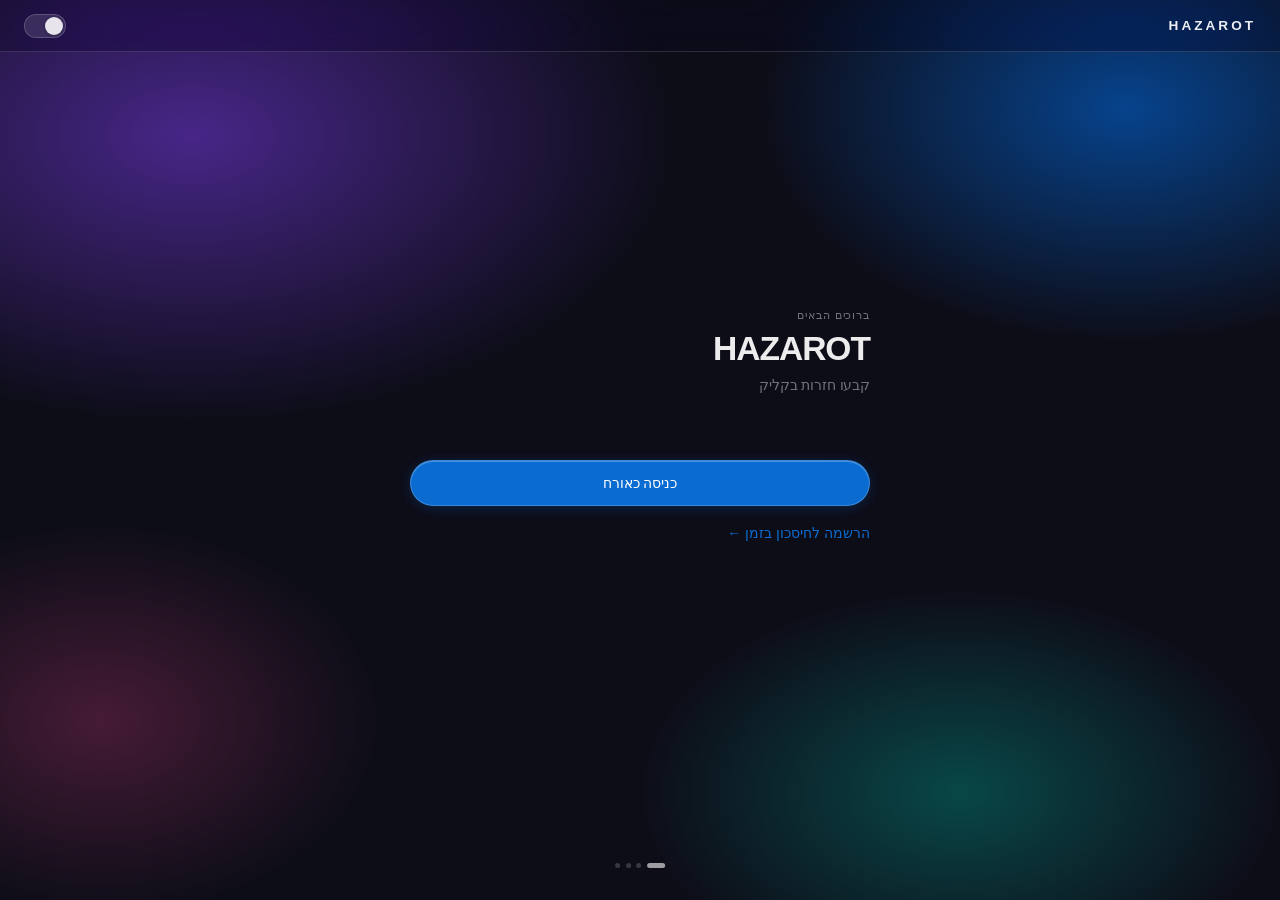
==== index.html @ ac3f5413 "Initial commit - HAZAROT app" ====
<!DOCTYPE html>
<html lang="he" dir="rtl" data-theme="dark">
<head>
  <meta charset="UTF-8" />
  <meta name="viewport" content="width=device-width, initial-scale=1.0" />
  <title>HAZAROT</title>
  <link rel="stylesheet" href="style.css" />
</head>
<body>

  <header>
    <span class="logo" onclick="goHome()">HAZAROT</span>
    <button class="theme-toggle" id="theme-btn" onclick="toggleTheme()" aria-label="החלף מצב">
      <span class="theme-toggle-thumb"></span>
    </button>
    <button class="profile-btn" id="profile-btn" onclick="openProfile()" style="display:none">הרשמה</button>
  </header>

  <!-- Profile Modal -->
  <div class="profile-overlay hidden" id="profile-overlay">
    <div class="profile-modal">
      <div class="profile-modal-head">
        <h2>הפרופיל שלי</h2>
        <button class="profile-close" onclick="closeProfile()">×</button>
      </div>
      <div class="field-group">
        <label class="field-label">שם פרטי</label>
        <input type="text" id="p-first" placeholder="ישראל" autocomplete="given-name" />
      </div>
      <div class="field-group">
        <label class="field-label">שם משפחה</label>
        <input type="text" id="p-last" placeholder="ישראלי" autocomplete="family-name" />
      </div>
      <div class="field-group">
        <label class="field-label">שם ההרכב</label>
        <input type="text" id="p-band" placeholder="שם הלהקה / האומן" autocomplete="off" />
      </div>
      <div class="field-group" style="margin-bottom:0">
        <label class="field-label">אימייל</label>
        <input type="email" id="p-email" placeholder="your@email.com" dir="ltr" style="text-align:left" autocomplete="email" />
      </div>
      <button class="next-btn" style="width:100%;margin-top:1.25rem" onclick="saveProfileForm()">שמור פרופיל</button>
    </div>
  </div>

  <main>

    <!-- Landing -->
    <section class="step active" id="step-home">
      <div id="landing-content"></div>
    </section>

    <!-- Step 1: Band Name -->
    <section class="step" id="step-1">
      <p class="step-label">01</p>
      <h1>שם ההרכב</h1>
      <p class="sub">הזינו את שם הלהקה או שם האומן כפי שתרצו שיופיע</p>
      <input type="text" id="band-name" placeholder="שם הלהקה / האומן" autocomplete="off" />
      <button class="next-btn" onclick="goToStep2()">המשך</button>
    </section>

    <!-- Step 2: Members & Instruments -->
    <section class="step" id="step-2">
      <p class="step-label">02</p>
      <h1>כמה נגנים ואיזה כלים?</h1>
      <p class="sub">כדי שהחדר יהיה מוכן מראש — ספרו לנו מי מגיע</p>

      <div class="members-row">
        <label>מספר נגנים</label>
        <div class="counter">
          <button onclick="changeCount(-1)">−</button>
          <span id="member-count">1</span>
          <button onclick="changeCount(1)">+</button>
        </div>
      </div>

      <div class="instruments-section">
        <label>כלים שמגיעים</label>
        <div class="instrument-list" id="instrument-list"></div>
        <div class="instrument-add-row">
          <input type="text" id="instrument-input" placeholder="הוסיפו כלי..." autocomplete="off" />
          <button class="add-btn" onclick="addInstrument()">+</button>
        </div>
      </div>

      <div class="nav-row">
        <button class="back-btn" onclick="goToStep(1)">חזרה</button>
        <button class="next-btn" onclick="goToStep3()">המשך</button>
      </div>
    </section>

    <!-- Step 3: Special Requests -->
    <section class="step" id="step-3">
      <p class="step-label">03</p>
      <h1>בקשות מיוחדות</h1>
      <p class="sub">ציוד נוסף, הגברה, מיקרופונים, שקטניות — כל מה שנדרש</p>
      <textarea id="special-requests" placeholder="לדוגמה: צריכים מיקרופון נוסף, מסך לחיבור מחשב, שקטנייה לתופים..." rows="5"></textarea>

      <div class="nav-row">
        <button class="back-btn" onclick="goToStep(2)">חזרה</button>
        <button class="next-btn" onclick="goToStep4()">המשך</button>
      </div>
    </section>

    <!-- Step 4: Date, Time & Location -->
    <section class="step" id="step-4">
      <p class="step-label">04</p>
      <h1>מתי ואיפה?</h1>
      <p class="sub">בחרו תאריך ושעות, ואז חפשו לפי אזור או שם חדר</p>

      <div class="field-group">
        <label class="field-label">תאריך</label>
        <input type="date" id="rehearsal-date" />
      </div>

      <div class="time-row">
        <div class="field-group">
          <label class="field-label">משעה</label>
          <input type="time" id="start-time" step="1800" />
        </div>
        <div class="field-group">
          <label class="field-label">עד שעה</label>
          <input type="time" id="end-time" step="1800" />
        </div>
      </div>

      <div class="field-group">
        <label class="field-label">אזור</label>
        <select id="location-select">
          <option value="">בחרו עיר / אזור</option>
          <option value="tel-aviv">תל אביב</option>
          <option value="jerusalem">ירושלים</option>
          <option value="haifa">חיפה</option>
          <option value="ramat-gan">רמת גן / גבעתיים</option>
          <option value="beersheba">באר שבע</option>
        </select>
      </div>

      <div class="search-or"><span>או</span></div>

      <div class="field-group">
        <label class="field-label">שם חדר חזרות</label>
        <input type="text" id="room-name-search" placeholder="לדוגמה: סטודיו TLV, כרמל ביט..." autocomplete="off" />
      </div>

      <div class="nav-row">
        <button class="back-btn" onclick="goToStep(3)">חזרה</button>
        <button class="next-btn" onclick="searchRooms()">חפשו חדרים</button>
      </div>
    </section>

    <!-- Step 5: Results -->
    <section class="step" id="step-5">
      <p class="step-label">05</p>
      <h1>חדרים פנויים</h1>
      <p class="sub" id="results-sub"></p>
      <div class="sort-row">
        <span class="sort-label">מיון:</span>
        <button class="sort-btn" id="sort-name" onclick="setSort('name')">א-ת</button>
        <button class="sort-btn" id="sort-price" onclick="setSort('price')">מחיר</button>
      </div>
      <div class="rooms-list" id="rooms-list"></div>
      <div class="nav-row" style="margin-top: 1rem;">
        <button class="back-btn" onclick="goToStep(4)">שנו חיפוש</button>
      </div>
    </section>

    <!-- Confirmation -->
    <section class="step" id="step-confirm">
      <div class="confirm-icon">✓</div>
      <h1>הבקשה נשלחה!</h1>
      <div class="summary" id="summary"></div>
      <button class="next-btn" onclick="resetForm()" style="margin-top: 2rem;">קביעה חדשה</button>
    </section>

  </main>

  <!-- Progress dots -->
  <div class="progress">
    <div class="dot active" id="dot-1"></div>
    <div class="dot" id="dot-2"></div>
    <div class="dot" id="dot-3"></div>
    <div class="dot" id="dot-4"></div>
  </div>

  <script src="app.js"></script>
</body>
</html>
---- style.css ----
/* ===== Reset & Base ===== */
*, *::before, *::after { box-sizing: border-box; margin: 0; padding: 0; }

/* ===== Dark Theme (default) ===== */
:root {
  --radius: 18px;

  --c-text:            rgba(255,255,255,0.92);
  --c-muted:           rgba(255,255,255,0.42);

  --c-surface:         rgba(255,255,255,0.08);
  --c-surface-hover:   rgba(255,255,255,0.14);
  --c-border:          rgba(255,255,255,0.24);
  --c-shine:           rgba(255,255,255,0.45);
  --c-shadow:          rgba(0,0,0,0.30);
  --c-blur:            blur(40px) saturate(2.2) brightness(1.08);

  --c-input:           rgba(255,255,255,0.06);
  --c-input-border:    rgba(255,255,255,0.20);
  --c-placeholder:     rgba(255,255,255,0.22);
  --c-focus-border:    rgba(255,255,255,0.36);
  --c-focus-ring:      rgba(255,255,255,0.06);

  --c-accent:          rgba(10,132,255,0.80);
  --c-accent-text:     #ffffff;
  --c-accent-glow:     rgba(10,132,255,0.20);
  --c-accent-card-bg:  rgba(10,132,255,0.15);
  --c-accent-card-bd:  rgba(10,132,255,0.38);

  --c-header:          rgba(10,10,20,0.40);
  --c-header-border:   rgba(255,255,255,0.14);

  --c-modal:           rgba(20,14,44,0.50);
  --c-overlay:         rgba(0,0,0,0.50);
  --c-modal-shadow:    0 24px 60px rgba(0,0,0,0.5);

  --c-dot:             rgba(255,255,255,0.18);
  --c-dot-active:      rgba(255,255,255,0.60);

  --c-close-bg:        rgba(255,255,255,0.10);
  --c-close-border:    rgba(255,255,255,0.14);
  --c-counter-bg:      rgba(255,255,255,0.10);
  --c-counter-border:  rgba(255,255,255,0.18);

  --c-tag-bg:          rgba(255,255,255,0.11);
  --c-tag-border:      rgba(255,255,255,0.16);
  --c-chip-bg:         rgba(255,255,255,0.07);
  --c-chip-border:     rgba(255,255,255,0.12);

  --c-delete:          rgba(255,255,255,0.18);
  --c-divider:         rgba(255,255,255,0.09);
  --c-add-border:      rgba(255,255,255,0.14);

  --c-profile-btn-bg:  rgba(255,255,255,0.88);
  --c-profile-init:    #111;

  --c-confirm-bg:      rgba(52,199,89,0.80);
  --c-confirm-border:  rgba(255,255,255,0.28);
  --c-confirm-shadow:  rgba(52,199,89,0.35);

  --c-toggle-track:    rgba(255,255,255,0.12);
  --c-toggle-border:   rgba(255,255,255,0.18);
  --c-toggle-thumb:    rgba(255,255,255,0.88);
  --c-toggle-thumb-sh: rgba(0,0,0,0.30);
}

/* ===== Light Theme ===== */
html[data-theme="light"] {
  --c-text:            #1d1d1f;
  --c-muted:           #6e6e73;

  --c-surface:         #ffffff;
  --c-surface-hover:   #f5f5f7;
  --c-border:          #d2d2d7;
  --c-shine:           transparent;
  --c-shadow:          rgba(0,0,0,0.06);
  --c-blur:            none;

  --c-input:           #ffffff;
  --c-input-border:    #d2d2d7;
  --c-placeholder:     #c7c7cc;
  --c-focus-border:    #0071e3;
  --c-focus-ring:      rgba(0,113,227,0.15);

  --c-accent:          #0071e3;
  --c-accent-text:     #ffffff;
  --c-accent-glow:     rgba(0,113,227,0.18);
  --c-accent-card-bg:  rgba(0,113,227,0.06);
  --c-accent-card-bd:  rgba(0,113,227,0.40);

  --c-header:          rgba(245,245,247,0.85);
  --c-header-border:   rgba(210,210,215,0.7);

  --c-modal:           #ffffff;
  --c-overlay:         rgba(0,0,0,0.32);
  --c-modal-shadow:    0 20px 60px rgba(0,0,0,0.12), 0 4px 16px rgba(0,0,0,0.06);

  --c-dot:             #c7c7cc;
  --c-dot-active:      #6e6e73;

  --c-close-bg:        #e8e8ed;
  --c-close-border:    transparent;
  --c-counter-bg:      #e8e8ed;
  --c-counter-border:  transparent;

  --c-tag-bg:          #e8e8ed;
  --c-tag-border:      transparent;
  --c-chip-bg:         #f5f5f7;
  --c-chip-border:     #d2d2d7;

  --c-delete:          #c7c7cc;
  --c-divider:         #d2d2d7;
  --c-add-border:      #d2d2d7;

  --c-profile-btn-bg:  #1d1d1f;
  --c-profile-init:    #ffffff;

  --c-confirm-bg:      #34c759;
  --c-confirm-border:  transparent;
  --c-confirm-shadow:  rgba(52,199,89,0.20);

  --c-toggle-track:    #e8e8ed;
  --c-toggle-border:   #d2d2d7;
  --c-toggle-thumb:    #ffffff;
  --c-toggle-thumb-sh: rgba(0,0,0,0.18);
}

/* ===== Body ===== */
html, body {
  height: 100%;
  font-family: -apple-system, BlinkMacSystemFont, 'SF Pro Display', 'Helvetica Neue', sans-serif;
  color: var(--c-text);
  -webkit-font-smoothing: antialiased;
  overflow-x: hidden;
  transition: color 0.25s;
}

body {
  background:
    radial-gradient(ellipse 65% 55% at 15% 15%, rgba(110,55,210,0.60) 0%, transparent 58%),
    radial-gradient(ellipse 55% 50% at 88% 12%, rgba(0,120,255,0.50) 0%, transparent 52%),
    radial-gradient(ellipse 50% 45% at 75% 88%, rgba(0,180,160,0.35) 0%, transparent 50%),
    radial-gradient(ellipse 45% 45% at 8%  80%, rgba(200,60,120,0.30) 0%, transparent 48%),
    #0d0d18;
  background-attachment: fixed;
  min-height: 100%;
  transition: background 0.35s;
}

html[data-theme="light"] body {
  background: #f5f5f7;
}

/* ===== Header ===== */
header {
  position: fixed;
  top: 0; left: 0; right: 0;
  height: 52px;
  display: flex;
  align-items: center;
  justify-content: space-between;
  padding: 0 1.5rem;
  background: var(--c-header);
  backdrop-filter: blur(32px) saturate(2);
  -webkit-backdrop-filter: blur(32px) saturate(2);
  border-bottom: 1px solid var(--c-header-border);
  z-index: 10;
  gap: 0.75rem;
  transition: background 0.25s, border-color 0.25s;
}

.logo {
  font-size: 0.85rem;
  font-weight: 600;
  letter-spacing: 0.22em;
  color: var(--c-text);
  cursor: pointer;
  user-select: none;
  flex: 1;
}

/* ===== Theme Toggle ===== */
.theme-toggle {
  width: 42px;
  height: 24px;
  background: var(--c-toggle-track);
  border: 1px solid var(--c-toggle-border);
  border-radius: 100px;
  cursor: pointer;
  position: relative;
  flex-shrink: 0;
  transition: background 0.3s, border-color 0.3s;
  padding: 0;
}

.theme-toggle-thumb {
  position: absolute;
  top: 2px;
  width: 18px;
  height: 18px;
  border-radius: 50%;
  background: var(--c-toggle-thumb);
  box-shadow: 0 1px 4px var(--c-toggle-thumb-sh);
  transition: left 0.3s cubic-bezier(0.34, 1.4, 0.64, 1), right 0.3s cubic-bezier(0.34, 1.4, 0.64, 1);
}

html[data-theme="dark"]  .theme-toggle-thumb { right: 2px; left: auto; }
html[data-theme="light"] .theme-toggle-thumb { left: 2px; right: auto; }

/* ===== Profile Button ===== */
.profile-btn {
  background: var(--c-surface);
  backdrop-filter: var(--c-blur);
  -webkit-backdrop-filter: var(--c-blur);
  border: 1px solid var(--c-border);
  border-radius: 100px;
  padding: 0.28rem 0.9rem;
  font-size: 0.78rem;
  font-family: inherit;
  color: var(--c-muted);
  cursor: pointer;
  transition: all 0.2s;
  flex-shrink: 0;
  box-shadow: inset 0 1px 0 var(--c-shine);
}

.profile-btn:hover {
  background: var(--c-surface-hover);
  color: var(--c-text);
}

.profile-btn.has-profile {
  width: 30px;
  height: 30px;
  padding: 0;
  border-radius: 50%;
  background: var(--c-profile-btn-bg);
  border-color: transparent;
  box-shadow: none;
  display: flex;
  align-items: center;
  justify-content: center;
}

.profile-initials {
  color: var(--c-profile-init);
  font-size: 0.65rem;
  font-weight: 600;
  letter-spacing: 0.03em;
}

/* ===== Profile Modal ===== */
.profile-overlay {
  position: fixed;
  inset: 0;
  background: var(--c-overlay);
  z-index: 200;
  display: flex;
  align-items: center;
  justify-content: center;
  padding: 1rem;
  animation: fadeIn 0.2s ease;
  backdrop-filter: blur(6px);
  -webkit-backdrop-filter: blur(6px);
}

.profile-overlay.hidden { display: none; }

@keyframes fadeIn {
  from { opacity: 0; }
  to   { opacity: 1; }
}

.profile-modal {
  background: var(--c-modal);
  backdrop-filter: var(--c-blur);
  -webkit-backdrop-filter: var(--c-blur);
  border: 1px solid var(--c-border);
  border-radius: 22px;
  padding: 1.75rem;
  width: 100%;
  max-width: 400px;
  box-shadow: var(--c-modal-shadow), inset 0 1px 0 var(--c-shine);
  animation: scaleUp 0.28s cubic-bezier(0.34,1.4,0.64,1);
}

@keyframes scaleUp {
  from { opacity: 0; transform: scale(0.94); }
  to   { opacity: 1; transform: scale(1); }
}

.profile-modal-head {
  display: flex;
  align-items: center;
  justify-content: space-between;
  margin-bottom: 1.5rem;
}

.profile-modal-head h2 {
  font-size: 1.05rem;
  font-weight: 600;
  letter-spacing: -0.01em;
  color: var(--c-text);
}

.profile-close {
  background: var(--c-close-bg);
  border: 1px solid var(--c-close-border);
  width: 28px;
  height: 28px;
  border-radius: 50%;
  font-size: 1rem;
  color: var(--c-muted);
  cursor: pointer;
  display: flex;
  align-items: center;
  justify-content: center;
  transition: background 0.15s;
}

.profile-close:hover { background: var(--c-surface-hover); color: var(--c-text); }

.summary-email { color: var(--c-muted); }

/* ===== Main ===== */
main {
  min-height: 100vh;
  padding: 52px 1.25rem 6rem;
  display: flex;
  align-items: center;
  justify-content: center;
}

/* ===== Steps ===== */
.step {
  display: none;
  flex-direction: column;
  width: 100%;
  max-width: 460px;
  animation: fadeUp 0.3s ease;
}

.step.active { display: flex; }

@keyframes fadeUp {
  from { opacity: 0; transform: translateY(10px); }
  to   { opacity: 1; transform: translateY(0); }
}

.step-label {
  font-size: 0.7rem;
  font-weight: 500;
  letter-spacing: 0.08em;
  color: var(--c-muted);
  margin-bottom: 0.55rem;
}

.step h1 {
  font-size: 2.1rem;
  font-weight: 700;
  line-height: 1.1;
  margin-bottom: 0.45rem;
  letter-spacing: -0.03em;
  color: var(--c-text);
}

.step .sub {
  font-size: 0.88rem;
  color: var(--c-muted);
  margin-bottom: 2rem;
  line-height: 1.5;
  letter-spacing: -0.01em;
}

/* ===== Field Labels ===== */
.field-label {
  display: block;
  font-size: 0.76rem;
  font-weight: 500;
  letter-spacing: -0.01em;
  color: var(--c-muted);
  margin-bottom: 0.4rem;
}

/* ===== Inputs ===== */
input[type="text"],
input[type="email"],
textarea {
  width: 100%;
  background: var(--c-input);
  backdrop-filter: var(--c-blur);
  -webkit-backdrop-filter: var(--c-blur);
  border: 1px solid var(--c-input-border);
  border-radius: var(--radius);
  padding: 0.88rem 1rem;
  font-size: 0.93rem;
  font-family: inherit;
  color: var(--c-text);
  outline: none;
  transition: border-color 0.2s, background 0.2s, box-shadow 0.2s;
  text-align: right;
  direction: rtl;
  resize: none;
  box-shadow: inset 0 1px 0 var(--c-shine);
}

input[type="text"]:focus,
input[type="email"]:focus,
textarea:focus {
  border-color: var(--c-focus-border);
  box-shadow: inset 0 1px 0 var(--c-shine), 0 0 0 3px var(--c-focus-ring);
}

input::placeholder,
textarea::placeholder {
  color: var(--c-placeholder);
}

/* ===== Buttons ===== */
.next-btn {
  margin-top: 1.5rem;
  background: var(--c-accent);
  backdrop-filter: var(--c-blur);
  -webkit-backdrop-filter: var(--c-blur);
  color: var(--c-accent-text);
  border: 1px solid rgba(255,255,255,0.20);
  border-radius: 980px;
  padding: 0.82rem 2.2rem;
  font-size: 0.9rem;
  font-weight: 500;
  cursor: pointer;
  transition: filter 0.2s, box-shadow 0.2s;
  align-self: flex-end;
  font-family: inherit;
  letter-spacing: -0.01em;
  box-shadow: 0 2px 12px var(--c-accent-glow), inset 0 1px 0 rgba(255,255,255,0.25);
}

.next-btn:hover {
  filter: brightness(1.1);
}

.back-btn {
  background: none;
  color: var(--c-accent);
  border: none;
  font-size: 0.9rem;
  cursor: pointer;
  padding: 0.5rem 0;
  transition: opacity 0.2s;
  font-family: inherit;
}

.back-btn:hover { opacity: 0.7; }

.nav-row {
  display: flex;
  align-items: center;
  justify-content: space-between;
  margin-top: 1.5rem;
}

/* ===== Members Counter ===== */
.members-row {
  display: flex;
  align-items: center;
  justify-content: space-between;
  background: var(--c-input);
  backdrop-filter: var(--c-blur);
  -webkit-backdrop-filter: var(--c-blur);
  border: 1px solid var(--c-input-border);
  border-radius: var(--radius);
  padding: 0.88rem 1rem;
  margin-bottom: 1.5rem;
  box-shadow: inset 0 1px 0 var(--c-shine);
}

.members-row label {
  font-size: 0.9rem;
  color: var(--c-text);
}

.counter {
  display: flex;
  align-items: center;
  gap: 0.9rem;
}

.counter button {
  width: 28px;
  height: 28px;
  border-radius: 50%;
  border: 1px solid var(--c-counter-border);
  background: var(--c-counter-bg);
  color: var(--c-text);
  font-size: 1rem;
  cursor: pointer;
  display: flex;
  align-items: center;
  justify-content: center;
  transition: background 0.15s;
}

.counter button:hover { background: var(--c-surface-hover); }

.counter span {
  font-size: 1.05rem;
  font-weight: 600;
  min-width: 24px;
  text-align: center;
  color: var(--c-text);
}

/* ===== Instruments ===== */
.instruments-section label {
  display: block;
  font-size: 0.82rem;
  color: var(--c-muted);
  margin-bottom: 0.7rem;
}

.instrument-list {
  display: flex;
  flex-wrap: wrap;
  gap: 0.4rem;
  margin-bottom: 0.75rem;
  min-height: 0;
}

.instrument-tag {
  background: var(--c-tag-bg);
  backdrop-filter: var(--c-blur);
  -webkit-backdrop-filter: var(--c-blur);
  color: var(--c-text);
  border: 1px solid var(--c-tag-border);
  border-radius: 100px;
  padding: 0.3rem 0.8rem;
  font-size: 0.82rem;
  display: flex;
  align-items: center;
  gap: 0.4rem;
  box-shadow: inset 0 1px 0 var(--c-shine);
}

.instrument-tag button {
  background: none;
  border: none;
  color: var(--c-muted);
  cursor: pointer;
  font-size: 0.85rem;
  padding: 0;
  line-height: 1;
  transition: color 0.15s;
}

.instrument-tag button:hover { color: var(--c-text); }

.instrument-add-row { display: flex; gap: 0.5rem; }
.instrument-add-row input { flex: 1; }

.add-btn {
  width: 44px;
  height: 44px;
  background: var(--c-accent);
  backdrop-filter: var(--c-blur);
  -webkit-backdrop-filter: var(--c-blur);
  color: var(--c-accent-text);
  border: 1px solid rgba(255,255,255,0.20);
  border-radius: var(--radius);
  font-size: 1.3rem;
  cursor: pointer;
  flex-shrink: 0;
  transition: filter 0.2s;
  display: flex;
  align-items: center;
  justify-content: center;
  box-shadow: 0 2px 10px var(--c-accent-glow), inset 0 1px 0 rgba(255,255,255,0.25);
}

.add-btn:hover { filter: brightness(1.1); }

/* ===== Progress Dots ===== */
.progress {
  position: fixed;
  bottom: 2rem;
  left: 50%;
  transform: translateX(-50%);
  display: flex;
  gap: 0.35rem;
  align-items: center;
}

.dot {
  width: 5px;
  height: 5px;
  border-radius: 50%;
  background: var(--c-dot);
  transition: background 0.3s, width 0.3s;
}

.dot.active {
  background: var(--c-dot-active);
  width: 18px;
  border-radius: 3px;
}

/* ===== Confirm ===== */
.confirm-icon {
  width: 56px;
  height: 56px;
  border-radius: 50%;
  background: var(--c-confirm-bg);
  backdrop-filter: var(--c-blur);
  -webkit-backdrop-filter: var(--c-blur);
  border: 1px solid var(--c-confirm-border);
  color: #fff;
  font-size: 1.5rem;
  display: flex;
  align-items: center;
  justify-content: center;
  margin-bottom: 1.5rem;
  box-shadow: 0 4px 20px var(--c-confirm-shadow), inset 0 1px 0 var(--c-shine);
}

.summary {
  background: var(--c-input);
  backdrop-filter: var(--c-blur);
  -webkit-backdrop-filter: var(--c-blur);
  border: 1px solid var(--c-input-border);
  border-radius: var(--radius);
  padding: 1.1rem 1.2rem;
  margin-top: 1rem;
  font-size: 0.88rem;
  line-height: 2;
  color: var(--c-muted);
  box-shadow: inset 0 1px 0 var(--c-shine);
}

.summary strong { color: var(--c-text); font-weight: 500; }
.summary > div { margin-top: 0.75rem; }

.summary-divider {
  border-top: 1px solid var(--c-divider);
  margin-top: 1rem !important;
}

/* ===== Step 4 ===== */
.field-group { margin-bottom: 1.1rem; }

.time-row {
  display: grid;
  grid-template-columns: 1fr 1fr;
  gap: 0.75rem;
}

input[type="date"],
input[type="time"] {
  width: 100%;
  background: var(--c-input);
  backdrop-filter: var(--c-blur);
  -webkit-backdrop-filter: var(--c-blur);
  border: 1px solid var(--c-input-border);
  border-radius: var(--radius);
  padding: 0.88rem 1rem;
  font-size: 0.93rem;
  font-family: inherit;
  color: var(--c-text);
  outline: none;
  transition: border-color 0.2s, box-shadow 0.2s;
  direction: ltr;
  text-align: left;
  color-scheme: dark;
  box-shadow: inset 0 1px 0 var(--c-shine);
}

html[data-theme="light"] input[type="date"],
html[data-theme="light"] input[type="time"] {
  color-scheme: light;
}

input[type="date"]:focus,
input[type="time"]:focus {
  border-color: var(--c-focus-border);
  box-shadow: inset 0 1px 0 var(--c-shine), 0 0 0 3px var(--c-focus-ring);
}

select {
  width: 100%;
  background: var(--c-input);
  backdrop-filter: var(--c-blur);
  -webkit-backdrop-filter: var(--c-blur);
  border: 1px solid var(--c-input-border);
  border-radius: var(--radius);
  padding: 0.88rem 1rem;
  padding-left: 2.5rem;
  font-size: 0.93rem;
  font-family: inherit;
  color: var(--c-text);
  outline: none;
  transition: border-color 0.2s, box-shadow 0.2s;
  text-align: right;
  direction: rtl;
  appearance: none;
  cursor: pointer;
  box-shadow: inset 0 1px 0 var(--c-shine);
  background-image: url("data:image/svg+xml,%3Csvg xmlns='http://www.w3.org/2000/svg' width='12' height='8' viewBox='0 0 12 8'%3E%3Cpath d='M1 1l5 5 5-5' stroke='%23999' stroke-width='1.5' fill='none' stroke-linecap='round'/%3E%3C/svg%3E");
  background-repeat: no-repeat;
  background-position: left 1rem center;
}

select:focus {
  border-color: var(--c-focus-border);
  box-shadow: inset 0 1px 0 var(--c-shine), 0 0 0 3px var(--c-focus-ring);
}

html[data-theme="dark"] select option { background: #1e1040; color: #fff; }
html[data-theme="light"] select option { background: #fff; color: #1d1d1f; }

/* ===== OR Divider ===== */
.search-or {
  display: flex;
  align-items: center;
  gap: 0.75rem;
  margin-bottom: 1.1rem;
  color: var(--c-muted);
  font-size: 0.75rem;
  letter-spacing: 0.05em;
}

.search-or::before,
.search-or::after {
  content: '';
  flex: 1;
  height: 1px;
  background: var(--c-divider);
}

/* ===== Landing ===== */
.landing-main-btn {
  width: 100%;
  text-align: center;
  margin-top: 2rem;
  align-self: stretch;
  padding: 0.88rem 2rem;
}

.landing-guest-btn {
  background: none;
  border: none;
  color: var(--c-accent);
  font-size: 0.88rem;
  font-family: inherit;
  cursor: pointer;
  margin-top: 0.75rem;
  padding: 0.4rem 0;
  align-self: center;
  transition: opacity 0.2s;
  text-align: center;
}

.landing-guest-btn:hover { opacity: 0.7; }

/* ===== Profile Cards ===== */
.profile-cards {
  display: flex;
  flex-wrap: wrap;
  gap: 0.5rem;
  margin-top: 1.5rem;
}

.profile-card {
  position: relative;
  background: var(--c-surface);
  backdrop-filter: var(--c-blur);
  -webkit-backdrop-filter: var(--c-blur);
  border: 1px solid var(--c-border);
  border-radius: var(--radius);
  padding: 0.88rem 1rem;
  cursor: pointer;
  transition: background 0.2s, box-shadow 0.2s, border-color 0.2s;
  min-width: 120px;
  flex: 1;
  box-shadow: inset 0 1px 0 var(--c-shine), 0 4px 16px var(--c-shadow);
}

.profile-card:hover {
  background: var(--c-surface-hover);
}

.profile-card.active {
  background: var(--c-accent-card-bg);
  border-color: var(--c-accent-card-bd);
  box-shadow: inset 0 1px 0 var(--c-shine), 0 2px 10px var(--c-accent-glow);
}

.profile-card-band {
  font-size: 0.88rem;
  font-weight: 600;
  color: var(--c-text);
  margin-bottom: 0.1rem;
  letter-spacing: -0.015em;
}

.profile-card-name {
  font-size: 0.75rem;
  color: var(--c-muted);
}

.profile-card-actions {
  display: flex;
  justify-content: space-between;
  margin-top: 0.6rem;
  padding-top: 0.5rem;
  border-top: 1px solid transparent;
  opacity: 0;
  transition: opacity 0.18s, border-color 0.18s;
}

.profile-card:hover .profile-card-actions {
  opacity: 1;
  border-top-color: var(--c-divider);
}

.profile-card-edit,
.profile-card-delete {
  background: none;
  border: none;
  font-size: 0.7rem;
  font-family: inherit;
  cursor: pointer;
  padding: 0;
  line-height: 1;
  transition: opacity 0.15s, color 0.15s;
}

.profile-card-edit { color: var(--c-accent); }
.profile-card-edit:hover { opacity: 0.7; }
.profile-card-delete { color: var(--c-delete); }
.profile-card-delete:hover { color: #ff3b30; }

.profile-card-add {
  border-style: dashed;
  border-color: var(--c-add-border);
  display: flex;
  flex-direction: column;
  align-items: center;
  justify-content: center;
  text-align: center;
  padding: 0.88rem 1rem;
  background: transparent;
  backdrop-filter: none;
  box-shadow: none;
}

.profile-card-add:hover {
  background: var(--c-surface);
  border-color: var(--c-border);
  box-shadow: none;
}

.profile-card-add-icon {
  font-size: 1.1rem;
  color: var(--c-muted);
  line-height: 1;
  margin-bottom: 0.2rem;
}

.profile-card-add .profile-card-band {
  font-weight: 400;
  color: var(--c-muted);
  font-size: 0.78rem;
}

/* ===== Sort Row ===== */
.sort-row {
  display: flex;
  align-items: center;
  gap: 0.5rem;
  margin-bottom: 1rem;
}

.sort-label {
  font-size: 0.78rem;
  color: var(--c-muted);
  margin-left: 0.25rem;
}

.sort-btn {
  background: var(--c-chip-bg);
  backdrop-filter: var(--c-blur);
  -webkit-backdrop-filter: var(--c-blur);
  border: 1px solid var(--c-chip-border);
  border-radius: 100px;
  padding: 0.28rem 0.85rem;
  font-size: 0.78rem;
  font-family: inherit;
  color: var(--c-muted);
  cursor: pointer;
  transition: all 0.18s;
  box-shadow: inset 0 1px 0 var(--c-shine);
}

.sort-btn:hover { color: var(--c-text); border-color: var(--c-border); }

.sort-btn.active {
  background: var(--c-accent);
  border-color: transparent;
  color: var(--c-accent-text);
  box-shadow: 0 2px 8px var(--c-accent-glow), inset 0 1px 0 rgba(255,255,255,0.25);
}

/* ===== Room Cards ===== */
.rooms-list {
  display: flex;
  flex-direction: column;
  gap: 0.6rem;
}

.room-card {
  background: var(--c-surface);
  backdrop-filter: var(--c-blur);
  -webkit-backdrop-filter: var(--c-blur);
  border: 1px solid var(--c-border);
  border-radius: var(--radius);
  padding: 1.1rem 1.2rem;
  transition: background 0.2s;
  box-shadow: inset 0 1px 0 var(--c-shine), 0 4px 16px var(--c-shadow);
}

.room-card:hover { background: var(--c-surface-hover); }

.room-header {
  display: flex;
  align-items: baseline;
  justify-content: space-between;
  margin-bottom: 0.2rem;
}

.room-name {
  font-size: 0.98rem;
  font-weight: 600;
  letter-spacing: -0.015em;
  color: var(--c-text);
}

.room-price {
  font-size: 0.95rem;
  font-weight: 600;
  color: var(--c-text);
}

.room-price-unit {
  font-size: 0.72rem;
  font-weight: 400;
  color: var(--c-muted);
  margin-right: 0.1rem;
}

.room-meta, .room-address {
  font-size: 0.8rem;
  color: var(--c-muted);
  margin-bottom: 0.2rem;
}

.room-address { margin-bottom: 0.8rem; }

.room-equipment {
  display: flex;
  flex-wrap: wrap;
  gap: 0.35rem;
  margin-bottom: 0.9rem;
}

.eq-chip {
  background: var(--c-chip-bg);
  border: 1px solid var(--c-chip-border);
  border-radius: 100px;
  padding: 0.18rem 0.6rem;
  font-size: 0.74rem;
  color: var(--c-muted);
}

.select-room-btn {
  width: 100%;
  background: var(--c-accent);
  backdrop-filter: var(--c-blur);
  -webkit-backdrop-filter: var(--c-blur);
  color: var(--c-accent-text);
  border: 1px solid rgba(255,255,255,0.18);
  border-radius: 980px;
  padding: 0.72rem 1rem;
  font-size: 0.88rem;
  font-weight: 500;
  cursor: pointer;
  transition: filter 0.2s;
  font-family: inherit;
  box-shadow: 0 2px 10px var(--c-accent-glow), inset 0 1px 0 rgba(255,255,255,0.22);
}

.select-room-btn:hover { filter: brightness(1.1); }

.no-results {
  text-align: center;
  padding: 2.5rem 0;
  color: var(--c-muted);
  font-size: 0.9rem;
}
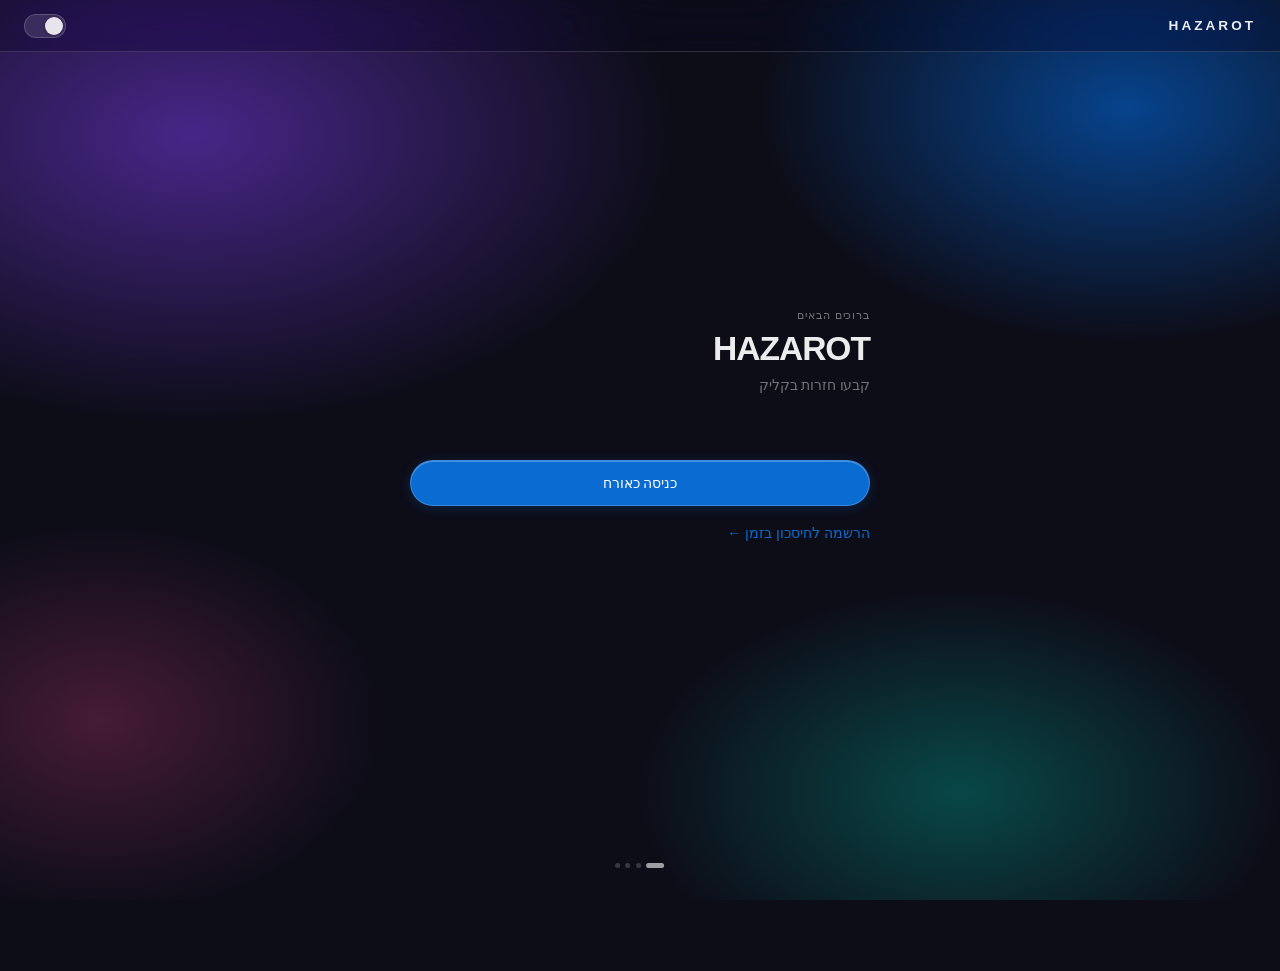
==== commit e8999686: "Add copyright footer — כל הזכויות שמורות לניתאי רם" ====
--- a/index.html
+++ b/index.html
@@ -183,6 +183,10 @@
     <div class="dot" id="dot-4"></div>
   </div>
 
+  <footer class="site-footer">
+    <p>© 2025 כל הזכויות שמורות לניתאי רם</p>
+  </footer>
+
   <script src="app.js"></script>
 </body>
 </html>
--- a/style.css
+++ b/style.css
@@ -1005,3 +1005,12 @@
   color: var(--c-muted);
   font-size: 0.9rem;
 }
+
+/* ===== Footer ===== */
+.site-footer {
+  text-align: center;
+  padding: 1.5rem 1rem 2rem;
+  color: var(--c-muted);
+  font-size: 0.78rem;
+  letter-spacing: 0.01em;
+}
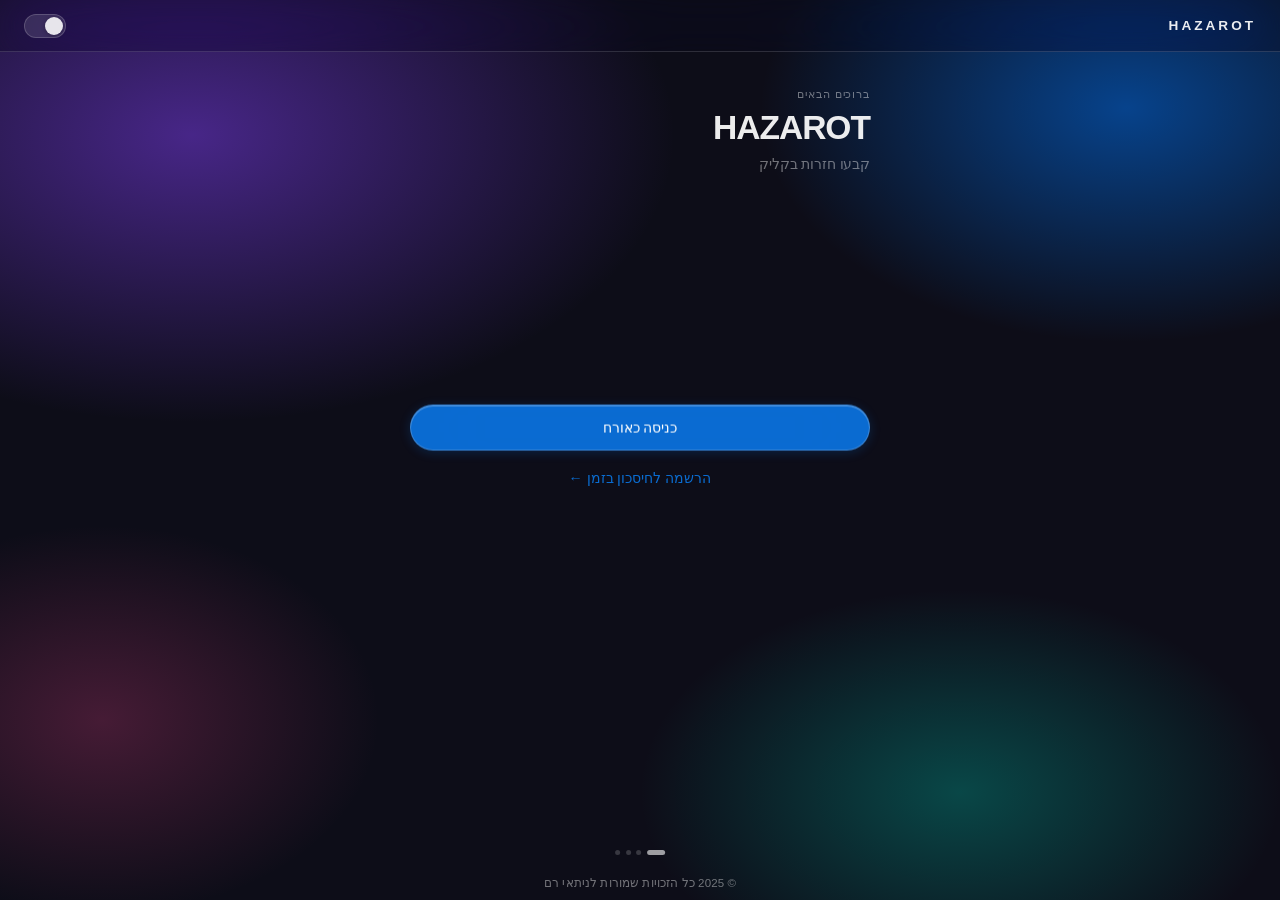
==== commit 102a745f: "Room name auto-detects available slots — no need to fill times manually" ====
--- a/index.html
+++ b/index.html
@@ -113,7 +113,7 @@
         <input type="date" id="rehearsal-date" />
       </div>
 
-      <div class="time-row">
+      <div class="time-row" id="time-row-manual">
         <div class="field-group">
           <label class="field-label">משעה</label>
           <input type="time" id="start-time" step="1800" />
@@ -140,8 +140,10 @@
 
       <div class="field-group">
         <label class="field-label">שם חדר חזרות</label>
-        <input type="text" id="room-name-search" placeholder="לדוגמה: סטודיו TLV, כרמל ביט..." autocomplete="off" />
+        <input type="text" id="room-name-search" placeholder="לדוגמה: סטודיו TLV, כרמל ביט..." autocomplete="off" oninput="onRoomNameInput()" />
       </div>
+
+      <div id="room-slots-section" style="display:none"></div>
 
       <div class="nav-row">
         <button class="back-btn" onclick="goToStep(3)">חזרה</button>
--- a/style.css
+++ b/style.css
@@ -126,16 +126,26 @@
 }
 
 /* ===== Body ===== */
+html {
+  height: 100%;
+  overflow: hidden;
+}
+
 html, body {
-  height: 100%;
   font-family: -apple-system, BlinkMacSystemFont, 'SF Pro Display', 'Helvetica Neue', sans-serif;
   color: var(--c-text);
   -webkit-font-smoothing: antialiased;
-  overflow-x: hidden;
   transition: color 0.25s;
 }
 
 body {
+  position: fixed;
+  top: 0; left: 0; right: 0; bottom: 0;
+  width: 100%;
+  height: 100vh;
+  height: 100dvh;
+  overflow: hidden;
+  overscroll-behavior: none;
   background:
     radial-gradient(ellipse 65% 55% at 15% 15%, rgba(110,55,210,0.60) 0%, transparent 58%),
     radial-gradient(ellipse 55% 50% at 88% 12%, rgba(0,120,255,0.50) 0%, transparent 52%),
@@ -143,7 +153,6 @@
     radial-gradient(ellipse 45% 45% at 8%  80%, rgba(200,60,120,0.30) 0%, transparent 48%),
     #0d0d18;
   background-attachment: fixed;
-  min-height: 100%;
   transition: background 0.35s;
 }
 
@@ -324,8 +333,10 @@
 
 /* ===== Main ===== */
 main {
-  min-height: 100vh;
-  padding: 52px 1.25rem 6rem;
+  height: 100vh; /* fallback */
+  height: 100dvh;
+  overflow: hidden;
+  padding: 52px 1.25rem 5rem;
   display: flex;
   align-items: center;
   justify-content: center;
@@ -342,6 +353,15 @@
 
 .step.active { display: flex; }
 
+/* Step 4 can have variable content — allow internal scroll */
+#step-4.active {
+  overflow-y: auto;
+  -webkit-overflow-scrolling: touch;
+  scrollbar-width: none;
+  max-height: 100%;
+}
+#step-4.active::-webkit-scrollbar { display: none; }
+
 @keyframes fadeUp {
   from { opacity: 0; transform: translateY(10px); }
   to   { opacity: 1; transform: translateY(0); }
@@ -393,7 +413,7 @@
   border: 1px solid var(--c-input-border);
   border-radius: var(--radius);
   padding: 0.88rem 1rem;
-  font-size: 0.93rem;
+  font-size: 1rem;
   font-family: inherit;
   color: var(--c-text);
   outline: none;
@@ -582,7 +602,7 @@
 /* ===== Progress Dots ===== */
 .progress {
   position: fixed;
-  bottom: 2rem;
+  bottom: 2.8rem;
   left: 50%;
   transform: translateX(-50%);
   display: flex;
@@ -653,6 +673,12 @@
   gap: 0.75rem;
 }
 
+@media (max-width: 380px) {
+  .time-row {
+    grid-template-columns: 1fr;
+  }
+}
+
 input[type="date"],
 input[type="time"] {
   width: 100%;
@@ -662,7 +688,7 @@
   border: 1px solid var(--c-input-border);
   border-radius: var(--radius);
   padding: 0.88rem 1rem;
-  font-size: 0.93rem;
+  font-size: 1rem;
   font-family: inherit;
   color: var(--c-text);
   outline: none;
@@ -671,6 +697,9 @@
   text-align: left;
   color-scheme: dark;
   box-shadow: inset 0 1px 0 var(--c-shine);
+  -webkit-appearance: none;
+  appearance: none;
+  min-height: 48px;
 }
 
 html[data-theme="light"] input[type="date"],
@@ -693,7 +722,7 @@
   border-radius: var(--radius);
   padding: 0.88rem 1rem;
   padding-left: 2.5rem;
-  font-size: 0.93rem;
+  font-size: 1rem;
   font-family: inherit;
   color: var(--c-text);
   outline: none;
@@ -736,10 +765,41 @@
 }
 
 /* ===== Landing ===== */
+/* Landing layout */
+#step-home.active {
+  align-self: stretch;
+  height: 100%;
+  justify-content: flex-start;
+  max-width: 460px;
+  position: relative;
+}
+
+#landing-content {
+  display: flex;
+  flex-direction: column;
+  height: 100%;
+  width: 100%;
+}
+
+.landing-top {
+  padding-top: 4vh;
+}
+
+.landing-cta {
+  position: absolute;
+  top: 50%;
+  transform: translateY(-50%);
+  left: 0;
+  right: 0;
+  display: flex;
+  flex-direction: column;
+  align-items: stretch;
+  gap: 0.75rem;
+}
+
 .landing-main-btn {
   width: 100%;
   text-align: center;
-  margin-top: 2rem;
   align-self: stretch;
   padding: 0.88rem 2rem;
 }
@@ -751,7 +811,6 @@
   font-size: 0.88rem;
   font-family: inherit;
   cursor: pointer;
-  margin-top: 0.75rem;
   padding: 0.4rem 0;
   align-self: center;
   transition: opacity 0.2s;
@@ -763,10 +822,15 @@
 /* ===== Profile Cards ===== */
 .profile-cards {
   display: flex;
-  flex-wrap: wrap;
+  flex-wrap: nowrap;
   gap: 0.5rem;
-  margin-top: 1.5rem;
-}
+  margin-top: 1rem;
+  overflow-x: auto;
+  -webkit-overflow-scrolling: touch;
+  scrollbar-width: none;
+  padding-bottom: 0.25rem;
+}
+.profile-cards::-webkit-scrollbar { display: none; }
 
 .profile-card {
   position: relative;
@@ -778,8 +842,8 @@
   padding: 0.88rem 1rem;
   cursor: pointer;
   transition: background 0.2s, box-shadow 0.2s, border-color 0.2s;
-  min-width: 120px;
-  flex: 1;
+  min-width: 130px;
+  flex: 0 0 auto;
   box-shadow: inset 0 1px 0 var(--c-shine), 0 4px 16px var(--c-shadow);
 }
 
@@ -1008,9 +1072,57 @@
 
 /* ===== Footer ===== */
 .site-footer {
+  position: fixed;
+  bottom: 0;
+  left: 0;
+  right: 0;
   text-align: center;
-  padding: 1.5rem 1rem 2rem;
-  color: var(--c-muted);
+  padding: 0.6rem 1rem;
+  color: var(--c-muted);
+  font-size: 0.72rem;
+  letter-spacing: 0.01em;
+  z-index: 5;
+}
+
+/* ===== Room Slots ===== */
+#room-slots-section {
+  margin-bottom: 1rem;
+}
+
+.slots-label {
   font-size: 0.78rem;
-  letter-spacing: 0.01em;
-}
+  color: var(--c-muted);
+  margin-bottom: 0.6rem;
+  font-weight: 500;
+}
+
+.slots-row {
+  display: flex;
+  flex-wrap: wrap;
+  gap: 0.5rem;
+}
+
+.slot-btn {
+  background: var(--c-surface);
+  border: 1px solid var(--c-border);
+  border-radius: 980px;
+  color: var(--c-text);
+  font-family: inherit;
+  font-size: 0.88rem;
+  padding: 0.5rem 1rem;
+  cursor: pointer;
+  transition: background 0.2s, border-color 0.2s, color 0.2s;
+  backdrop-filter: var(--c-blur);
+  -webkit-backdrop-filter: var(--c-blur);
+}
+
+.slot-btn:hover {
+  background: var(--c-surface-hover);
+}
+
+.slot-btn.active {
+  background: var(--c-accent);
+  border-color: transparent;
+  color: var(--c-accent-text);
+  box-shadow: 0 2px 10px var(--c-accent-glow);
+}
